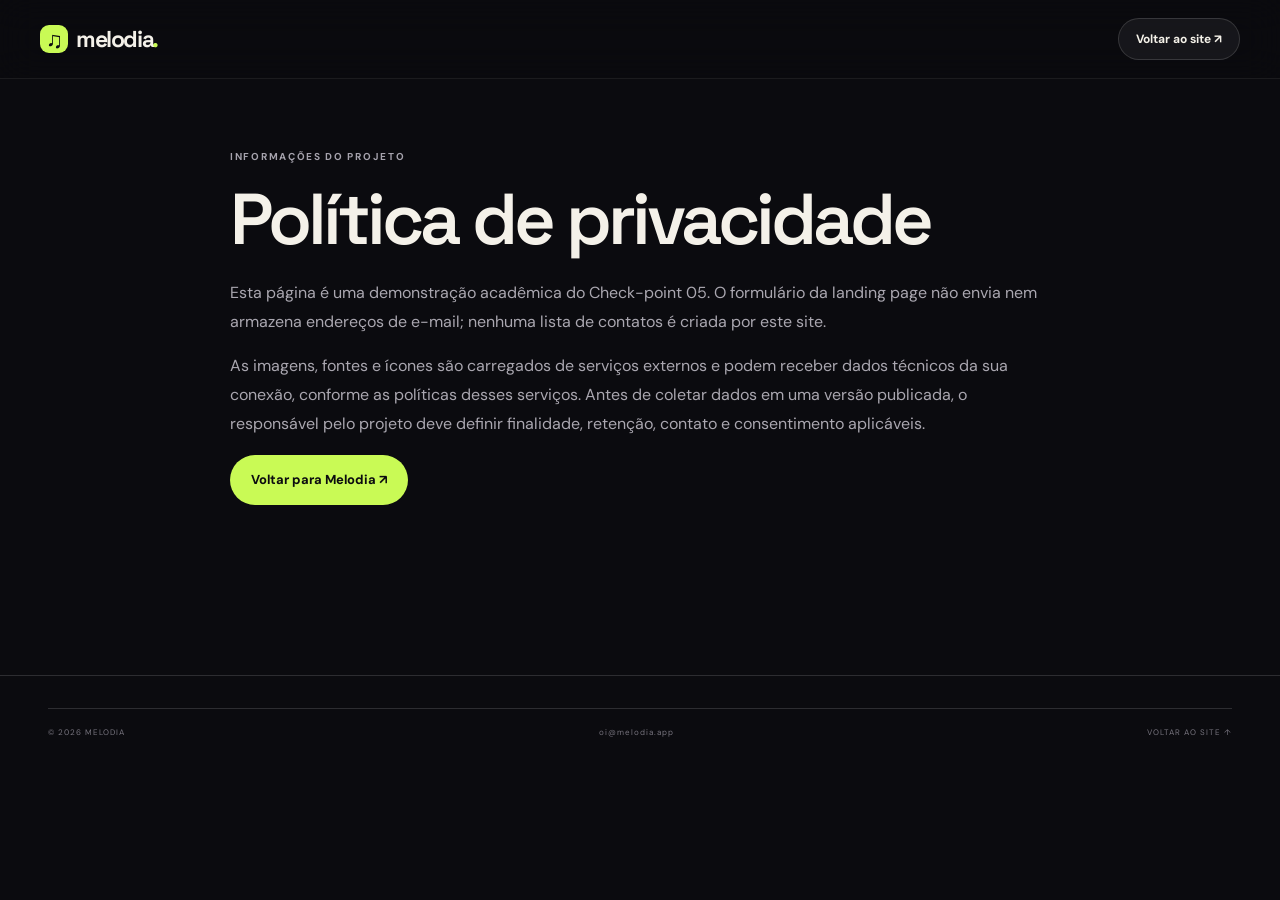
==== privacidade.html @ 33250896 "Add privacidade.html for the Melodia landing page" ====
<!doctype html>
<html lang="pt-BR"><head><meta charset="utf-8"><meta name="viewport" content="width=device-width, initial-scale=1"><meta name="theme-color" content="#0b0b0f"><title>Privacidade — Melodia</title><link rel="preconnect" href="https://fonts.googleapis.com"><link href="https://fonts.googleapis.com/css2?family=DM+Sans:wght@400;600;700&family=Space+Grotesk:wght@500;600;700&display=swap" rel="stylesheet"><link rel="stylesheet" href="style.css"></head>
<body><header class="site-header"><nav class="nav-wrap"><a class="brand" href="index.html"><span class="brand-mark">♫</span>melodia<span class="brand-dot">.</span></a><a class="nav-cta" href="index.html">Voltar ao site ↗</a></nav></header><main class="section-wrap" style="min-height:75vh;padding-top:150px;padding-bottom:80px;max-width:820px"><div class="section-kicker">INFORMAÇÕES DO PROJETO</div><h1 style="font-size:clamp(42px,7vw,72px);letter-spacing:-4px;margin-top:22px">Política de privacidade</h1><p style="color:#aaa7b0;line-height:1.8">Esta página é uma demonstração acadêmica do Check-point 05. O formulário da landing page não envia nem armazena endereços de e-mail; nenhuma lista de contatos é criada por este site.</p><p style="color:#aaa7b0;line-height:1.8">As imagens, fontes e ícones são carregados de serviços externos e podem receber dados técnicos da sua conexão, conforme as políticas desses serviços. Antes de coletar dados em uma versão publicada, o responsável pelo projeto deve definir finalidade, retenção, contato e consentimento aplicáveis.</p><a class="button button-lime" href="index.html">Voltar para Melodia ↗</a></main><footer class="footer"><div class="footer-bottom"><span>© 2026 MELODIA</span><a href="mailto:oi@melodia.app">oi@melodia.app</a><a href="index.html">VOLTAR AO SITE ↑</a></div></footer></body></html>
---- style.css ----
:root{--ink:#0b0b0f;--paper:#f4f1e9;--lime:#c9fa55;--muted:#85838b;--line:rgba(255,255,255,.14);--font:'DM Sans',sans-serif;--display:'Space Grotesk',sans-serif}*{box-sizing:border-box}html{scroll-behavior:smooth}body{margin:0;background:var(--ink);color:var(--paper);font-family:var(--font);-webkit-font-smoothing:antialiased}a{color:inherit;text-decoration:none}.section-wrap{width:min(1240px,calc(100% - 96px));margin-inline:auto}.site-header{position:fixed;inset:0 0 auto;z-index:20;background:rgba(11,11,15,.72);backdrop-filter:blur(18px);border-bottom:1px solid rgba(255,255,255,.07);transition:background .25s}.site-header.scrolled{background:rgba(11,11,15,.94)}.nav-wrap{height:78px;width:min(1320px,calc(100% - 80px));margin:auto;display:flex;align-items:center;justify-content:space-between}.brand{font:700 23px var(--display);letter-spacing:-1.4px;display:flex;align-items:center;gap:8px}.brand-mark{width:28px;height:28px;background:var(--lime);color:var(--ink);border-radius:9px;display:grid;place-items:center}.brand-mark svg{width:17px}.brand-dot{color:var(--lime);margin-left:-9px}.nav-links{display:flex;gap:38px;color:#b6b4bd;font-size:13px}.nav-links a:hover,.text-link:hover{color:var(--lime)}.nav-cta{display:flex;align-items:center;gap:11px;font-size:12px;font-weight:700;background:#ffffff0e;padding:12px 17px;border:1px solid var(--line);border-radius:99px}.nav-cta svg{width:15px;color:var(--lime)}.menu-toggle{display:none}.hero{min-height:790px;padding-top:155px;position:relative;display:grid;grid-template-columns:1.05fr .95fr;align-items:center;gap:50px}.hero-copy{position:relative;z-index:2;padding-bottom:70px}.eyebrow,.section-kicker{font-size:10px;letter-spacing:1.7px;font-weight:700;color:#a6a3ad}.eyebrow{display:flex;align-items:center;gap:10px;margin-bottom:28px}.pulse-dot{width:7px;height:7px;background:var(--lime);border-radius:50%;box-shadow:0 0 12px var(--lime)}h1,h2,h3,p{margin-top:0}h1{font:600 clamp(62px,7vw,102px)/.97 var(--display);letter-spacing:-7px;margin-bottom:24px}h1 span{color:var(--lime)}.hero-lede{font-size:16px;line-height:1.65;color:#a7a5ae;max-width:400px;margin-bottom:30px}.hero-actions{display:flex;gap:25px;align-items:center}.button{height:50px;padding:0 21px;display:inline-flex;align-items:center;gap:20px;border-radius:99px;font-size:13px;font-weight:700}.button svg{width:16px}.button-lime{background:var(--lime);color:var(--ink)}.button-lime:hover{background:#d9ff83;transform:translateY(-2px)}.text-link{font-size:12px;color:#d3d1d6;display:flex;gap:8px;align-items:center}.text-link svg{width:14px}.listener-proof{display:flex;align-items:center;gap:13px;margin-top:56px;color:#9d9aa4;font-size:10px;line-height:1.5}.listener-proof strong{color:var(--paper);font-weight:600}.avatar-stack{display:flex;padding-left:5px}.avatar-stack img{width:29px;height:29px;border-radius:50%;object-fit:cover;border:2px solid var(--ink);margin-left:-6px}.hero-art{height:510px;position:relative;display:grid;place-items:center}.orbit{position:absolute;border:1px solid rgba(201,250,85,.13);border-radius:50%;transform:rotate(-24deg)}.orbit-one{width:510px;height:235px}.orbit-two{width:420px;height:320px;transform:rotate(46deg);border-color:#a78bfa24}.album-art{width:315px;height:395px;position:relative;border-radius:8px;overflow:hidden;transform:rotate(4deg);box-shadow:0 28px 100px #0009}.album-art>img{width:100%;height:100%;object-fit:cover;filter:saturate(.85)}.album-shade{position:absolute;inset:25% 0 0;background:linear-gradient(transparent,#0b0b0fdf)}.album-caption{position:absolute;bottom:27px;left:25px;display:grid;gap:7px}.album-caption span{font-size:9px;letter-spacing:1.8px;color:var(--lime);font-weight:700}.album-caption strong{font:600 27px var(--display);letter-spacing:-1px}.album-caption small{color:#c1bec9;font-size:11px}.album-index{position:absolute;top:18px;right:18px;font-size:9px;letter-spacing:1px;color:#fff}.floating-player{position:absolute;bottom:29px;left:-9px;width:355px;height:76px;border:1px solid #ffffff20;background:#17171eeb;backdrop-filter:blur(12px);border-radius:12px;display:flex;align-items:center;padding:12px;gap:12px;box-shadow:0 16px 45px #0008}.play-toggle{width:39px;height:39px;border:0;background:var(--lime);border-radius:50%;display:grid;place-items:center;color:var(--ink);cursor:pointer}.play-toggle svg{width:16px;fill:currentColor}.track-meta{display:grid;gap:4px;min-width:92px}.track-meta strong{font-size:11px}.track-meta span{font-size:9px;color:#9896a0}.waveform{height:24px;flex:1;display:flex;align-items:center;gap:2px}.waveform span{width:2px;height:var(--h,8px);background:#a78bfa;border-radius:2px}.waveform span:nth-child(3n){--h:17px}.waveform span:nth-child(4n){--h:12px}.waveform span:nth-child(5n){--h:20px}.waveform span:nth-child(2n){--h:6px}.track-time{font-size:9px;color:#aaa}.visual-note{position:absolute;color:var(--lime);font:42px var(--display);z-index:2}.note-a{top:48px;right:23px;transform:rotate(14deg)}.note-b{bottom:95px;right:3px;color:#b69bff;font-size:34px;transform:rotate(-13deg)}.sound-tag{position:absolute;top:83px;left:8px;display:flex;gap:8px;align-items:center;border:1px solid #ffffff20;background:#111118d9;padding:11px 14px;border-radius:7px;font-size:9px;color:#d1cfda;transform:rotate(-4deg)}.sound-tag svg{width:14px;color:var(--lime)}.hero-bottom{position:absolute;bottom:25px;left:0;right:0;display:flex;align-items:center;gap:17px;font-size:8px;letter-spacing:1.6px;color:#77747e}.hero-rule{width:60px;height:1px;background:#67646e}.scroll-hint{margin-left:auto}.intro{padding:125px 0 100px;border-top:1px solid var(--line)}.intro-content{display:flex;justify-content:space-between;align-items:flex-end;margin-top:27px}.intro h2,.section-heading h2,.signup h2{font:500 clamp(42px,5vw,68px)/1.06 var(--display);letter-spacing:-3px;margin:0}.intro h2 em,.section-heading h2 em,.signup h2 em{font-style:normal;color:var(--lime)}.intro-aside{max-width:330px;display:flex;align-items:flex-end;gap:26px}.intro-aside p{font-size:13px;line-height:1.7;color:#aaa7b0;margin:0}.round-link{height:42px;width:42px;border:1px solid #ffffff35;border-radius:50%;display:grid;place-items:center;flex-shrink:0}.round-link svg{width:17px;color:var(--lime)}.intro-line{display:flex;align-items:center;gap:18px;margin-top:78px;color:#77747e;font-size:8px;letter-spacing:1.6px}.intro-line div{height:1px;background:var(--line);flex:1}.features{padding:78px 0 135px;border-top:1px solid var(--line)}.section-heading{display:flex;justify-content:space-between;align-items:flex-end;margin-bottom:40px}.section-heading h2{margin-top:18px}.section-heading>p{font-size:12px;line-height:1.65;color:#93909a;margin:0 0 5px}.feature-grid{display:grid;grid-template-columns:1.14fr 1fr 1fr;gap:12px}.feature{min-height:365px;border:1px solid #ffffff16;border-radius:7px;padding:22px;position:relative;overflow:hidden;background:#111116}.feature-top{display:flex;align-items:center;justify-content:space-between;position:relative;z-index:2}.feature-number{font-size:9px;color:#77747e;letter-spacing:1px}.feature-top svg{width:17px;color:var(--lime)}.feature h3{position:absolute;left:23px;bottom:64px;font:500 21px var(--display);letter-spacing:-.6px;margin:0}.feature p{position:absolute;bottom:20px;left:23px;right:20px;font-size:10px;line-height:1.6;color:#96939d;margin:0;max-width:275px}.feature-large{background:radial-gradient(ellipse at 55% 45%,#343424 0,#17171a 43%,#111116 75%)}.equalizer{position:absolute;top:90px;left:32px;right:32px;height:145px;display:flex;align-items:center;justify-content:center;gap:5px}.equalizer span{width:7px;height:var(--bar,38px);border-radius:9px;background:linear-gradient(0deg,#c9fa55,#e3ff9d);opacity:.9;box-shadow:0 0 18px #c9fa5544}.equalizer span:nth-child(4n){--bar:112px}.equalizer span:nth-child(3n){--bar:80px}.equalizer span:nth-child(5n){--bar:130px}.equalizer span:nth-child(2n){--bar:58px}.equalizer span:nth-child(7n){--bar:95px}.feature-playlist{background:radial-gradient(ellipse at 48% 46%,#302749,#15131b 57%,#111116 80%)}.mini-playlist{position:absolute;left:24px;right:24px;top:105px;height:120px;display:flex;align-items:center;justify-content:center}.mini-cover{height:92px;width:92px;display:grid;place-items:center;border:4px solid #111116;border-radius:5px;margin-right:-19px;transform:rotate(-7deg);box-shadow:0 12px 25px #0007}.mini-cover svg{width:29px;color:#fff}.cover-one{background:linear-gradient(135deg,#ff9f58,#c74454)}.cover-two{background:linear-gradient(135deg,#6961be,#202643);transform:rotate(6deg) translateY(-8px);z-index:2}.cover-three{background:linear-gradient(135deg,#71b595,#254b54);transform:rotate(-4deg) translateY(6px);z-index:1}.cover-four{background:linear-gradient(135deg,#e598c2,#79426d);transform:rotate(9deg)}.mini-wave{position:absolute;right:7px;bottom:-2px;z-index:4;color:var(--lime);font:40px var(--display)}.feature-discover{background:radial-gradient(ellipse at 52% 48%,#28231e,#151416 55%,#111116 80%)}.discover-art{position:absolute;inset:75px 20px 96px;display:grid;place-items:center}.discover-disc{width:143px;height:143px;border-radius:50%;background:repeating-radial-gradient(circle at center,#d6f778 0 1px,#899d48 2px 4px,#25302a 5px 8px,#111116 9px 12px);box-shadow:0 0 58px #c9fa5522;display:grid;place-items:center}.discover-disc div{height:36px;width:36px;border-radius:50%;background:#a78bfa;border:7px solid #25232e}.discover-star{position:absolute;top:12px;right:28px;font-size:43px;color:var(--lime)}.discover-label{position:absolute;left:18px;bottom:7px;color:#d8d2bd;font:9px/1.5 var(--display);letter-spacing:1px}.quote-section{display:grid;grid-template-columns:1fr 1fr;min-height:520px;background:#e8e3d8;color:var(--ink)}.quote-inner{padding:74px max(60px,calc((100vw - 1240px)/2));padding-right:70px;position:relative;display:flex;flex-direction:column}.quote-inner .section-kicker{color:#77736d}.quote-mark{font:110px/1 var(--display);height:89px;color:#b8e746;margin-top:22px}.quote-inner blockquote{font:500 clamp(27px,3.2vw,43px)/1.18 var(--display);letter-spacing:-1.5px;margin:0;max-width:510px}.quote-person{display:flex;align-items:center;gap:13px;margin-top:auto;padding-top:35px}.quote-person img{width:38px;height:38px;object-fit:cover;border-radius:50%}.quote-person div:nth-child(2){display:grid;gap:3px}.quote-person strong{font-size:11px}.quote-person span{font-size:9px;color:#77736d}.quote-stars{margin-left:auto;letter-spacing:2px;color:#829c35;font-size:12px}.quote-pagination{display:flex;align-items:center;gap:7px;margin-top:26px}.quote-pagination>span:not(.quote-count){width:5px;height:5px;background:#bbb7ae;border-radius:99px}.quote-pagination>span.active{width:20px;background:var(--ink)}.quote-count{font-size:8px;color:#77736d;margin-left:9px;letter-spacing:1px}.quote-photo{position:relative;min-height:500px;overflow:hidden}.quote-photo img{width:100%;height:100%;object-fit:cover;position:absolute;inset:0;filter:saturate(.75)}.quote-photo:after{content:"";position:absolute;inset:40% 0 0;background:linear-gradient(transparent,#08070a9c)}.photo-label{position:absolute;z-index:1;right:35px;bottom:30px;color:white;font-size:8px;letter-spacing:1.7px}.signup{position:relative;display:flex;justify-content:space-between;align-items:center;padding-top:120px;padding-bottom:125px;overflow:hidden}.signup-copy{position:relative;z-index:1}.signup h2{margin:20px 0 14px}.signup-copy>p{font-size:12px;color:#9b98a2;margin:0}.signup-form{width:min(395px,40%);position:relative;z-index:1}.signup-form label{font-size:9px;letter-spacing:1.7px;color:#9b98a2}.input-row{display:flex;border-bottom:1px solid #ffffff54;margin-top:16px}.input-row input{flex:1;border:0;background:transparent;padding:14px 0;color:white;font:13px var(--font);outline:none}.input-row input::placeholder{color:#6f6c76}.input-row button{border:0;background:var(--lime);color:var(--ink);border-radius:50%;width:38px;height:38px;display:grid;place-items:center;cursor:pointer;align-self:center}.input-row button svg{width:17px}.form-message{font-size:9px;color:#8c8993;margin-top:13px}.form-message.success{color:var(--lime)}.signup-spark{position:absolute;color:#ffffff07;font-size:190px;right:34%;top:49%;transform:translateY(-50%)}.footer{border-top:1px solid var(--line);padding:32px max(48px,calc((100vw - 1320px)/2)) 24px}.footer-main{display:flex;align-items:center;padding-bottom:29px}.footer-note{font:italic 12px var(--display);color:#918e98;margin-left:27px}.social-links{margin-left:auto;display:flex;gap:10px}.social-links a{height:32px;width:32px;border:1px solid #ffffff25;border-radius:50%;display:grid;place-items:center;color:#ccc9d1}.social-links svg{width:14px}.footer-bottom{border-top:1px solid var(--line);padding-top:18px;display:flex;justify-content:space-between;color:#77747e;font-size:8px;letter-spacing:1px}.footer-bottom a:hover{color:var(--lime)}
@media(max-width:900px){.section-wrap{width:calc(100% - 56px)}.nav-wrap{width:calc(100% - 56px)}.hero{gap:10px;grid-template-columns:1fr 1fr;min-height:720px}.hero-art{transform:scale(.85);transform-origin:center}.feature-grid{grid-template-columns:1fr 1fr}.feature-large{grid-column:span 2;min-height:330px}.quote-inner{padding:62px 38px}.quote-photo{min-height:450px}.footer{padding-inline:28px}}
@media(max-width:640px){.section-wrap{width:calc(100% - 40px)}.nav-wrap{width:calc(100% - 40px);height:68px}.nav-links{display:none;position:absolute;top:67px;left:0;right:0;padding:22px 20px 25px;background:#101015;border-bottom:1px solid var(--line);flex-direction:column;gap:20px}.nav-links.open{display:flex}.nav-cta{font-size:0;padding:10px}.nav-cta svg{width:17px}.menu-toggle{display:grid;place-items:center;background:none;border:0;color:white;margin-left:auto;margin-right:13px}.menu-toggle svg{width:21px}.hero{padding-top:127px;display:block;min-height:0;padding-bottom:95px}.hero-copy{padding:0}.eyebrow{font-size:9px;margin-bottom:20px}h1{font-size:67px;letter-spacing:-5px}.hero-lede{font-size:14px;max-width:325px}.hero-actions{gap:17px}.listener-proof{margin-top:29px}.hero-art{height:405px;transform:scale(.82);transform-origin:top center;margin-top:45px;margin-bottom:-60px}.album-art{width:275px;height:350px}.orbit-one{width:430px}.orbit-two{width:350px}.floating-player{width:330px;left:-2px;bottom:18px}.hero-bottom{bottom:22px;font-size:7px;gap:10px}.hero-rule{width:34px}.scroll-hint{display:none}.intro{padding:82px 0 68px}.intro-content{display:block;margin-top:21px}.intro h2,.section-heading h2,.signup h2{font-size:46px;letter-spacing:-2.7px}.intro-aside{margin-top:23px;max-width:100%}.intro-aside p{font-size:12px}.intro-line{margin-top:48px;gap:9px;font-size:6px;letter-spacing:.8px}.features{padding:65px 0 85px}.section-heading{display:block;margin-bottom:27px}.section-heading>p{margin-top:15px}.feature-grid{grid-template-columns:1fr}.feature-large{grid-column:auto}.feature{min-height:315px}.feature-large{min-height:315px}.quote-section{grid-template-columns:1fr}.quote-inner{min-height:410px;padding:53px 25px 35px}.quote-inner blockquote{font-size:34px}.quote-photo{min-height:360px}.signup{display:block;padding-top:83px;padding-bottom:87px}.signup-copy>p{max-width:300px;line-height:1.6}.signup-form{width:100%;margin-top:38px}.footer{padding:25px 20px 20px}.footer-main{flex-wrap:wrap;gap:14px}.footer-note{margin-left:auto;font-size:10px}.social-links{width:100%;margin:9px 0 0}.footer-bottom{display:grid;grid-template-columns:1fr 1fr;gap:14px;font-size:7px}.footer-bottom a:last-child{text-align:right}}
@media(prefers-reduced-motion:reduce){html{scroll-behavior:auto}*,*:before,*:after{transition:none!important;animation:none!important}}
.quote-pagination button{width:5px;height:5px;padding:0;border:0;background:#bbb7ae;border-radius:99px;cursor:pointer}.quote-pagination button.active{width:20px;background:var(--ink)}
h1{font-size:clamp(58px,6.6vw,92px);letter-spacing:-.065em}h1 span{display:inline-block;white-space:nowrap}.feature{display:block;color:inherit;cursor:pointer;transition:transform .2s,border-color .2s,background-color .2s}.feature:hover{transform:translateY(-5px);border-color:#c9fa5580}.feature:focus-visible{outline:2px solid var(--lime);outline-offset:4px}.feature-arrow{position:absolute;right:18px;bottom:19px;width:28px;height:28px;border:1px solid #ffffff3a;border-radius:50%;display:grid;place-items:center;color:var(--lime);opacity:.8}.feature-arrow svg{width:14px}.feature:hover .feature-arrow{background:var(--lime);color:var(--ink);border-color:var(--lime)}
@media(max-width:640px){h1{font-size:clamp(48px,12.5vw,67px);letter-spacing:-.07em}}
.resource-detail{scroll-margin-top:110px;display:grid;grid-template-columns:55px 1fr 120px;gap:22px;align-items:center;padding:45px 12px;border-top:1px solid var(--line)}.resource-detail:last-child{border-bottom:1px solid var(--line)}.resource-number{font:500 12px var(--display);color:var(--lime)}.resource-detail h2{font:500 clamp(28px,4vw,45px)/1.1 var(--display);letter-spacing:-1.5px;margin:14px 0}.resource-detail p{max-width:570px;font-size:13px;line-height:1.75;color:#aaa7b0;margin:0}.resource-note{display:flex;align-items:center;gap:8px;font-size:10px;color:#d4d1db;margin-top:20px}.resource-note svg{width:15px;color:var(--lime)}.resource-symbol{width:94px;height:94px;border:1px solid #ffffff1d;border-radius:50%;display:grid;place-items:center;color:var(--lime);background:radial-gradient(circle,#c9fa5518,transparent 70%)}.resource-symbol svg{width:34px;height:34px}.resource-end{padding-bottom:110px;display:flex;align-items:center;justify-content:space-between}.resource-end h2{font:500 clamp(28px,4vw,42px) var(--display);letter-spacing:-1px;margin:0}@media(max-width:640px){.resource-detail{grid-template-columns:34px 1fr;gap:14px;padding:34px 0}.resource-symbol{display:none}.resource-detail p{font-size:12px}.resource-end{display:block;padding-bottom:75px}.resource-end .button{margin-top:25px}}
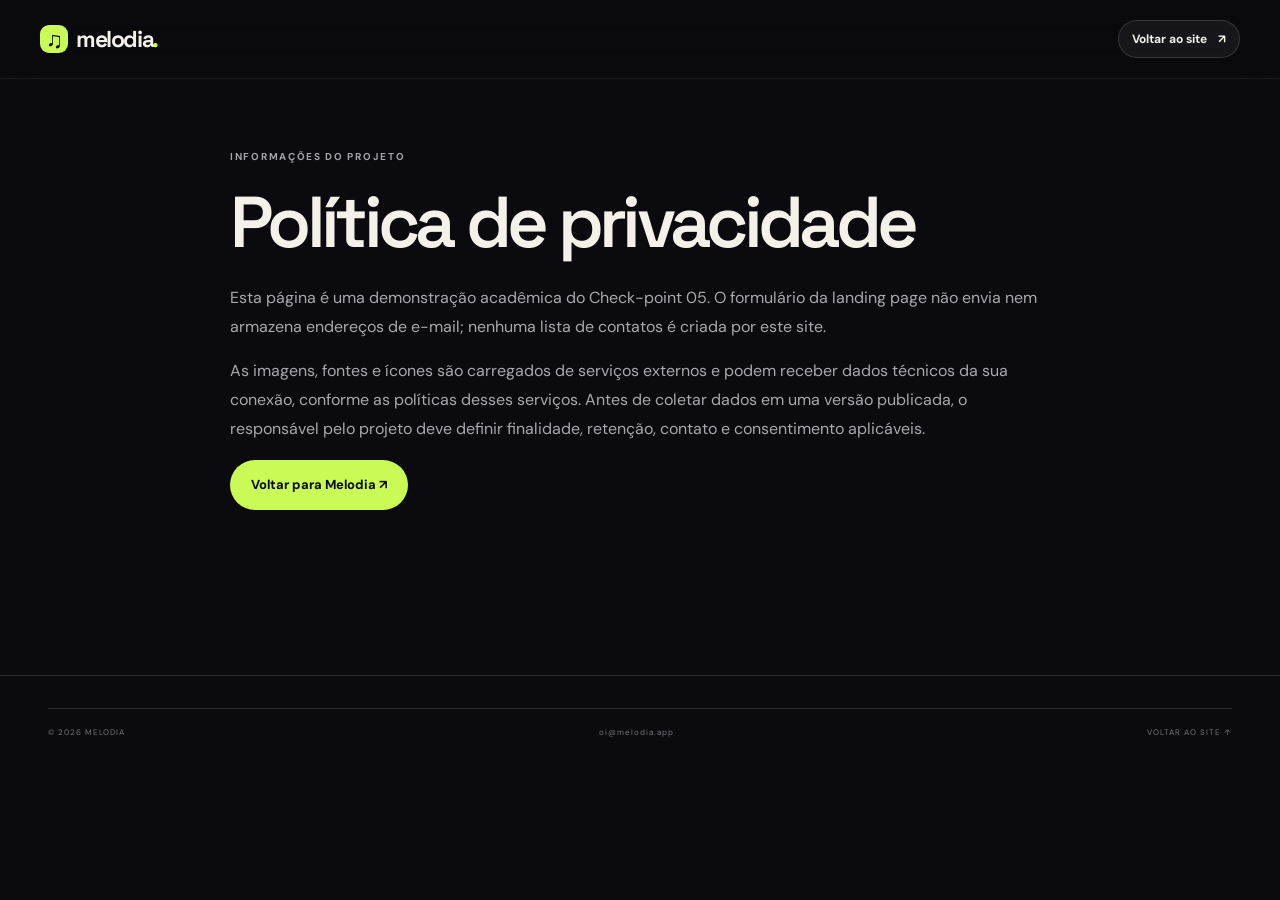
==== commit c2224ef0: "Make privacy page navigation responsive" ====
--- a/privacidade.html
+++ b/privacidade.html
@@ -1,4 +1,4 @@
 <!doctype html>
-<html lang="pt-BR"><head><meta charset="utf-8"><meta name="viewport" content="width=device-width, initial-scale=1"><meta name="theme-color" content="#0b0b0f"><title>Privacidade — Melodia</title><link rel="preconnect" href="https://fonts.googleapis.com"><link href="https://fonts.googleapis.com/css2?family=DM+Sans:wght@400;600;700&family=Space+Grotesk:wght@500;600;700&display=swap" rel="stylesheet"><link rel="stylesheet" href="style.css"></head>
-<body><header class="site-header"><nav class="nav-wrap"><a class="brand" href="index.html"><span class="brand-mark">♫</span>melodia<span class="brand-dot">.</span></a><a class="nav-cta" href="index.html">Voltar ao site ↗</a></nav></header><main class="section-wrap" style="min-height:75vh;padding-top:150px;padding-bottom:80px;max-width:820px"><div class="section-kicker">INFORMAÇÕES DO PROJETO</div><h1 style="font-size:clamp(42px,7vw,72px);letter-spacing:-4px;margin-top:22px">Política de privacidade</h1><p style="color:#aaa7b0;line-height:1.8">Esta página é uma demonstração acadêmica do Check-point 05. O formulário da landing page não envia nem armazena endereços de e-mail; nenhuma lista de contatos é criada por este site.</p><p style="color:#aaa7b0;line-height:1.8">As imagens, fontes e ícones são carregados de serviços externos e podem receber dados técnicos da sua conexão, conforme as políticas desses serviços. Antes de coletar dados em uma versão publicada, o responsável pelo projeto deve definir finalidade, retenção, contato e consentimento aplicáveis.</p><a class="button button-lime" href="index.html">Voltar para Melodia ↗</a></main><footer class="footer"><div class="footer-bottom"><span>© 2026 MELODIA</span><a href="mailto:oi@melodia.app">oi@melodia.app</a><a href="index.html">VOLTAR AO SITE ↑</a></div></footer></body></html>
+<html lang="pt-BR"><head><meta charset="utf-8"><meta name="viewport" content="width=device-width, initial-scale=1"><meta name="theme-color" content="#0b0b0f"><title>Privacidade — Melodia</title><link rel="preconnect" href="https://fonts.googleapis.com"><link href="https://fonts.googleapis.com/css2?family=DM+Sans:wght@400;600;700&family=Space+Grotesk:wght@500;600;700&display=swap" rel="stylesheet"><link rel="stylesheet" href="style.css?v=4"></head>
+<body><header class="site-header"><nav class="nav-wrap"><a class="brand" href="index.html"><span class="brand-mark">♫</span>melodia<span class="brand-dot">.</span></a><a class="nav-cta privacy-cta" href="index.html">Voltar ao site <span aria-hidden="true">↗</span></a></nav></header><main class="section-wrap privacy-main"><div class="section-kicker">INFORMAÇÕES DO PROJETO</div><h1 class="privacy-title">Política de privacidade</h1><p>Esta página é uma demonstração acadêmica do Check-point 05. O formulário da landing page não envia nem armazena endereços de e-mail; nenhuma lista de contatos é criada por este site.</p><p>As imagens, fontes e ícones são carregados de serviços externos e podem receber dados técnicos da sua conexão, conforme as políticas desses serviços. Antes de coletar dados em uma versão publicada, o responsável pelo projeto deve definir finalidade, retenção, contato e consentimento aplicáveis.</p><a class="button button-lime" href="index.html">Voltar para Melodia ↗</a></main><footer class="footer"><div class="footer-bottom"><span>© 2026 MELODIA</span><a href="mailto:oi@melodia.app">oi@melodia.app</a><a href="index.html">VOLTAR AO SITE ↑</a></div></footer></body></html>
 
--- a/style.css
+++ b/style.css
@@ -6,4 +6,65 @@
 h1{font-size:clamp(58px,6.6vw,92px);letter-spacing:-.065em}h1 span{display:inline-block;white-space:nowrap}.feature{display:block;color:inherit;cursor:pointer;transition:transform .2s,border-color .2s,background-color .2s}.feature:hover{transform:translateY(-5px);border-color:#c9fa5580}.feature:focus-visible{outline:2px solid var(--lime);outline-offset:4px}.feature-arrow{position:absolute;right:18px;bottom:19px;width:28px;height:28px;border:1px solid #ffffff3a;border-radius:50%;display:grid;place-items:center;color:var(--lime);opacity:.8}.feature-arrow svg{width:14px}.feature:hover .feature-arrow{background:var(--lime);color:var(--ink);border-color:var(--lime)}
 @media(max-width:640px){h1{font-size:clamp(48px,12.5vw,67px);letter-spacing:-.07em}}
 .resource-detail{scroll-margin-top:110px;display:grid;grid-template-columns:55px 1fr 120px;gap:22px;align-items:center;padding:45px 12px;border-top:1px solid var(--line)}.resource-detail:last-child{border-bottom:1px solid var(--line)}.resource-number{font:500 12px var(--display);color:var(--lime)}.resource-detail h2{font:500 clamp(28px,4vw,45px)/1.1 var(--display);letter-spacing:-1.5px;margin:14px 0}.resource-detail p{max-width:570px;font-size:13px;line-height:1.75;color:#aaa7b0;margin:0}.resource-note{display:flex;align-items:center;gap:8px;font-size:10px;color:#d4d1db;margin-top:20px}.resource-note svg{width:15px;color:var(--lime)}.resource-symbol{width:94px;height:94px;border:1px solid #ffffff1d;border-radius:50%;display:grid;place-items:center;color:var(--lime);background:radial-gradient(circle,#c9fa5518,transparent 70%)}.resource-symbol svg{width:34px;height:34px}.resource-end{padding-bottom:110px;display:flex;align-items:center;justify-content:space-between}.resource-end h2{font:500 clamp(28px,4vw,42px) var(--display);letter-spacing:-1px;margin:0}@media(max-width:640px){.resource-detail{grid-template-columns:34px 1fr;gap:14px;padding:34px 0}.resource-symbol{display:none}.resource-detail p{font-size:12px}.resource-end{display:block;padding-bottom:75px}.resource-end .button{margin-top:25px}}
+#ouvir h1{font-size:clamp(58px,6.6vw,92px);line-height:.97;font-weight:600;letter-spacing:-.065em}#ouvir h1 span{display:inline-block;white-space:nowrap}@media(max-width:640px){#ouvir h1{font-size:clamp(48px,12.5vw,67px);letter-spacing:-.07em}}
+
+/* Ajustes de responsividade e prevenção de cortes em telas estreitas. */
+html,body{max-width:100%;overflow-x:clip}
+img,svg{max-width:100%}
+.nav-wrap,.section-wrap,.feature,.resource-detail,.signup-form{min-width:0}
+.feature p{padding-right:42px}
+.footer-bottom a,.footer-bottom span{overflow-wrap:anywhere}
+.resources-intro{padding-top:145px;padding-bottom:64px}
+.resources-intro>p{max-width:540px;color:#a7a5ae;line-height:1.7}
+.resources-intro>.text-link{margin-top:28px}
+.page-title{font-size:clamp(42px,7vw,76px);line-height:1.04;letter-spacing:-.065em;margin:24px 0 20px;overflow-wrap:anywhere}
+.page-title span{color:var(--lime)}
+.privacy-main{min-height:75vh;padding-top:150px;padding-bottom:80px;max-width:820px}
+.privacy-main p{color:#aaa7b0;line-height:1.8}
+.privacy-title{font-size:clamp(40px,7vw,72px);line-height:1.04;letter-spacing:-.065em;margin-top:22px;overflow-wrap:anywhere}
+.privacy-cta{font-size:12px;padding:10px 13px}
+@media(max-width:900px){
+  .nav-wrap{gap:12px}
+  .nav-links{display:none;position:absolute;top:67px;left:0;right:0;padding:22px 20px 25px;background:#101015;border-bottom:1px solid var(--line);flex-direction:column;gap:20px}
+  .nav-links.open{display:flex}
+  .menu-toggle{display:grid;place-items:center;background:none;border:0;color:white;margin-left:auto;margin-right:0;flex-shrink:0}
+  .menu-toggle svg{width:21px}
+  .nav-cta{font-size:0;padding:10px;flex-shrink:0}
+  .nav-cta svg{width:17px}
+  .privacy-cta{font-size:12px;padding:10px 13px}
+  .hero{display:block;min-height:0;padding-top:126px;padding-bottom:92px}
+  .hero-copy{padding:0}
+  .hero-art{width:min(100%,460px);height:370px;transform:none;margin:34px auto 0;overflow:hidden}
+  .orbit,.visual-note,.sound-tag{display:none}
+  .album-art{width:min(275px,calc(100% - 24px));height:min(350px,calc(100vw - 16px));transform:rotate(2deg)}
+  .floating-player{width:min(330px,calc(100% - 16px));left:50%;bottom:16px;transform:translateX(-50%);gap:9px}
+  #ouvir h1{font-size:clamp(40px,12.5vw,67px);line-height:1.02;letter-spacing:-.065em;overflow-wrap:anywhere}
+  #ouvir h1 span{display:inline;white-space:normal}
+  .hero-actions{flex-wrap:wrap}
+}
+@media(max-width:640px){
+  .hero-art{height:350px}
+  .album-caption{left:18px;bottom:20px}
+  .album-caption strong{font-size:23px}
+  .track-meta{min-width:78px}
+  .waveform{min-width:12px}
+  .resource-detail>div:nth-child(2){min-width:0}
+  .resource-detail h2{overflow-wrap:anywhere}
+  .resource-end h2{line-height:1.12}
+  .privacy-main{padding-top:125px;padding-bottom:62px}
+  .privacy-title{font-size:clamp(38px,10vw,58px)}
+}
+@media(max-width:360px){
+  .section-wrap{width:calc(100% - 32px)}
+  .nav-wrap{width:calc(100% - 32px)}
+  .brand{font-size:21px;gap:6px}
+  .brand-dot{margin-left:-7px}
+  .hero-actions{gap:12px}
+  .button{padding-inline:16px;gap:12px}
+  .floating-player{padding:10px;gap:7px}
+  .track-meta{min-width:70px}
+  .track-time{font-size:8px}
+  .resource-detail{grid-template-columns:28px minmax(0,1fr);gap:10px}
+  .footer{padding-inline:16px}
+}
 
